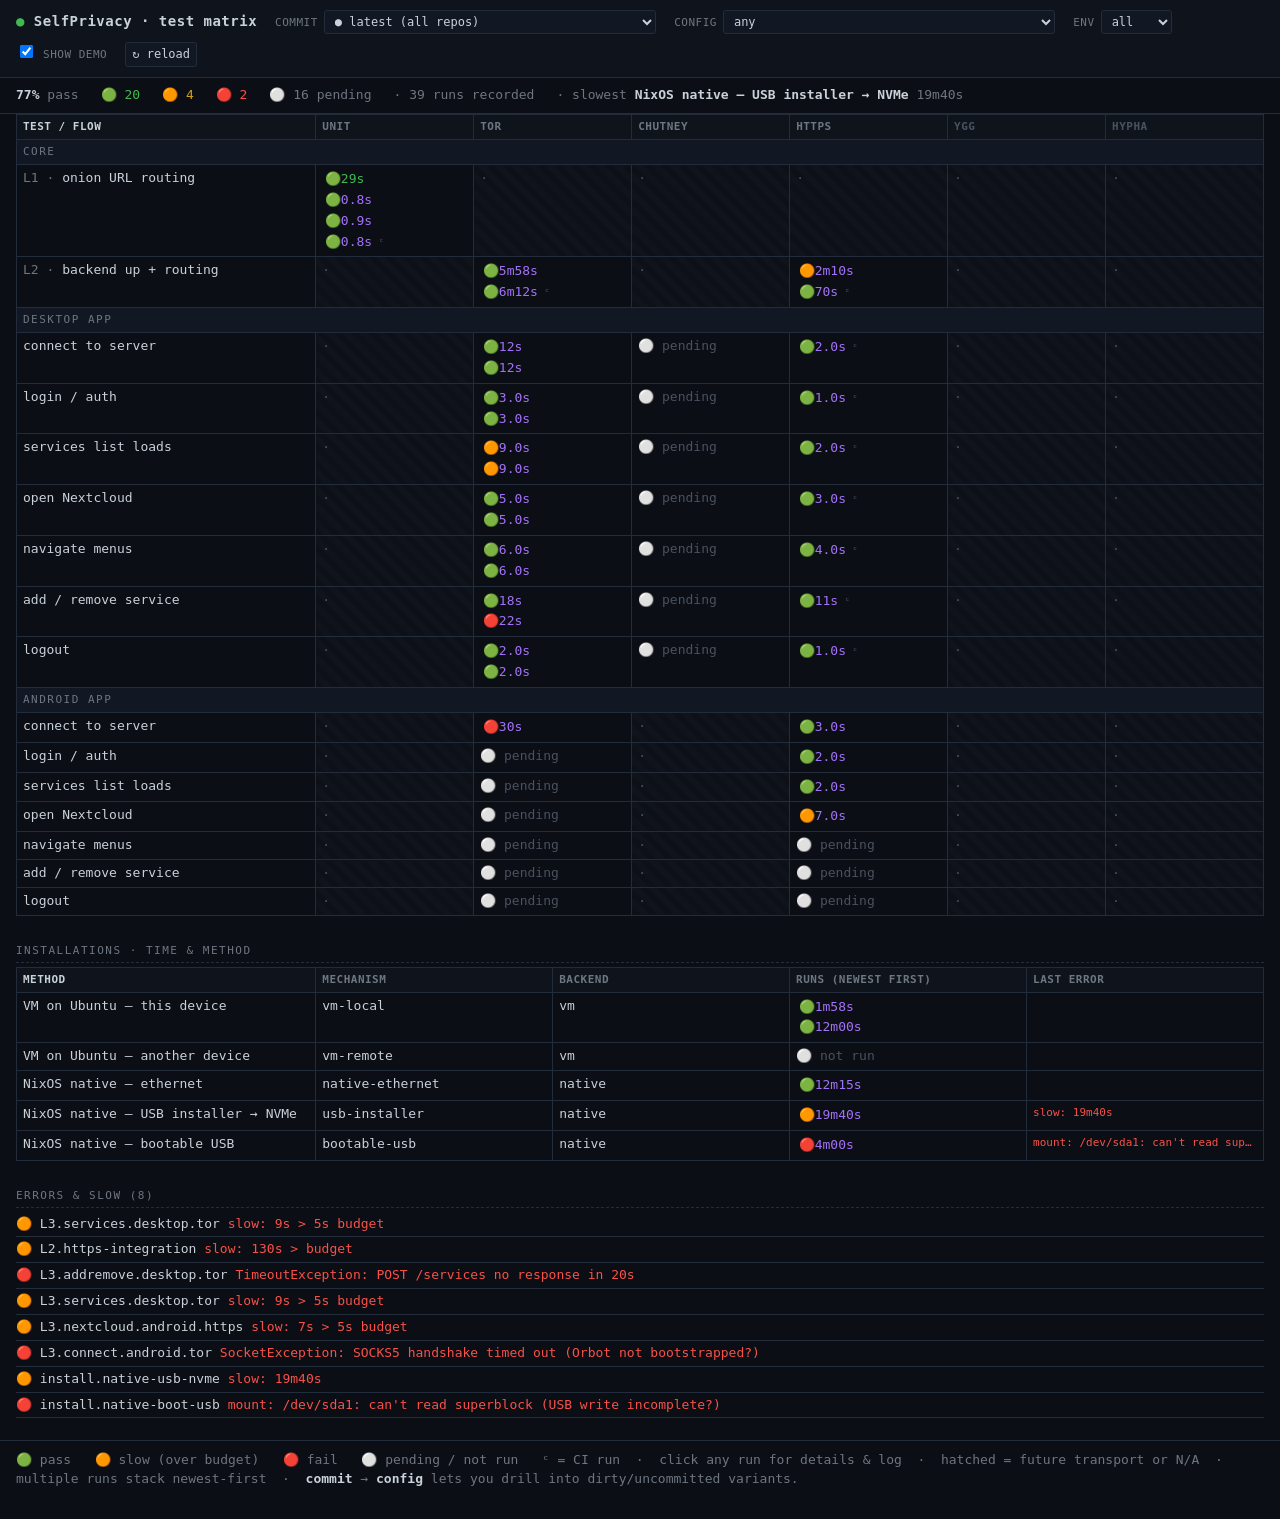
==== index.html @ 939f72c4 "feat: full-width CLI test-matrix dashboard + dash orchestrator Scenario Matrix (option A) showing wh" ====
<!doctype html>
<html lang="en">
<head>
  <meta charset="utf-8">
  <meta name="viewport" content="width=device-width, initial-scale=1">
  <title>SelfPrivacy — dev dashboard</title>
  <link rel="stylesheet" href="style.css">
</head>
<body>
  <div class="bar">
    <h1><span class="dot">●</span> SelfPrivacy&nbsp;·&nbsp;test&nbsp;matrix</h1>
    <span class="ctl"><label>commit</label><select id="f-commit"></select></span>
    <span class="ctl"><label>config</label><select id="f-config"></select></span>
    <span class="ctl"><label>env</label>
      <select id="f-env"><option value="all">all</option><option value="local">local</option><option value="ci">ci</option></select>
    </span>
    <span class="spacer"></span>
    <span class="ctl"><label><input type="checkbox" id="f-demo" checked> show demo</label></span>
    <button class="btn" id="reload">↻ reload</button>
  </div>

  <div class="summary" id="summary"></div>

  <section id="matrix"></section>
  <section id="installs"></section>

  <div id="detail"></div>

  <section id="errors"></section>

  <div class="legend" id="legend"></div>

  <script src="app.js"></script>
</body>
</html>
---- style.css ----
:root {
  --bg: #0b0e14; --panel: #0f141c; --panel2: #111823; --border: #222c3a;
  --fg: #c9d1d9; --dim: #6e7681; --dim2: #495260;
  --green: #3fb950; --amber: #d6a015; --red: #f85149; --blue: #58a6ff; --violet: #a371f7;
}
* { box-sizing: border-box; }
html, body { margin: 0; padding: 0; background: var(--bg); color: var(--fg); }
body {
  font-family: ui-monospace, SFMono-Regular, Menlo, Consolas, "DejaVu Sans Mono", monospace;
  font-size: 13px; line-height: 1.45; width: 100%;
}
a { color: var(--blue); text-decoration: none; }
a:hover { text-decoration: underline; }

.bar {
  position: sticky; top: 0; z-index: 5; width: 100%;
  display: flex; flex-wrap: wrap; align-items: baseline; gap: 8px 18px;
  padding: 10px 16px; background: var(--panel); border-bottom: 1px solid var(--border);
}
.bar h1 { font-size: 14px; margin: 0; font-weight: 700; letter-spacing: .5px; color: var(--fg); }
.bar h1 .dot { color: var(--green); }
.ctl { display: inline-flex; align-items: baseline; gap: 6px; color: var(--dim); }
.ctl label { color: var(--dim); text-transform: uppercase; font-size: 11px; letter-spacing: .5px; }
select, .btn {
  background: var(--panel2); color: var(--fg); border: 1px solid var(--border);
  font: inherit; font-size: 12px; padding: 3px 6px; border-radius: 3px; max-width: 46ch;
}
.btn { cursor: pointer; }
.btn:hover { border-color: var(--dim); }
.spacer { flex: 1 1 auto; }

.demoflag { color: var(--violet); }
.summary {
  width: 100%; padding: 8px 16px; border-bottom: 1px solid var(--border);
  display: flex; flex-wrap: wrap; gap: 6px 22px; color: var(--dim); background: var(--bg);
}
.summary b { color: var(--fg); }
.k-pass { color: var(--green); } .k-slow { color: var(--amber); }
.k-fail { color: var(--red); } .k-skip { color: var(--dim); }

section { width: 100%; padding: 0 16px 8px; }
.grouphead {
  margin: 16px 0 4px; padding: 3px 0; color: var(--dim);
  font-size: 11px; letter-spacing: 1.5px; text-transform: uppercase; border-bottom: 1px dashed var(--border);
}
table { width: 100%; border-collapse: collapse; table-layout: fixed; }
th, td { border: 1px solid var(--border); padding: 4px 6px; vertical-align: top; text-align: left; }
thead th {
  position: sticky; top: 41px; background: var(--panel); z-index: 3;
  font-size: 11px; letter-spacing: .5px; color: var(--dim); text-transform: uppercase; font-weight: 600;
}
th.rowname, td.rowname { width: 24%; color: var(--fg); }
td.rowname .lvl { color: var(--dim); }
th.future { color: var(--dim2); }
tbody { }
tr.group td { background: var(--panel2); color: var(--dim); border-color: var(--border);
  font-size: 11px; letter-spacing: 1.5px; text-transform: uppercase; }

.cell { min-height: 20px; }
.cell.future, .cell.na { background: repeating-linear-gradient(45deg,#0d1017,#0d1017 6px,#0f141c 6px,#0f141c 12px); }
.run {
  display: block; cursor: pointer; padding: 1px 3px; border-radius: 3px;
  white-space: nowrap; overflow: hidden; text-overflow: ellipsis;
}
.run:hover { background: #182130; }
.run .g { display: inline-block; width: 1.2em; }
.run .d { color: var(--fg); }
.run .env { color: var(--dim2); font-size: 10px; }
.run.demo .d { color: var(--violet); }
.st-pass .d { color: var(--green); } .st-slow .d { color: var(--amber); }
.st-fail .d { color: var(--red); } .st-skip .d { color: var(--dim); }
.pending, .na-txt { color: var(--dim2); }
.err1 { color: var(--red); display:block; white-space: nowrap; overflow:hidden; text-overflow:ellipsis; font-size:11px; }

/* Detail panel — full width, below the matrix (never a side pane) */
#detail {
  width: 100%; margin: 8px 0; padding: 10px 12px; background: var(--panel2);
  border: 1px solid var(--border); border-left: 3px solid var(--blue); display: none;
}
#detail.show { display: block; }
#detail h3 { margin: 0 0 6px; font-size: 13px; }
#detail table { table-layout: auto; }
#detail td { border: none; padding: 1px 12px 1px 0; }
#detail .lbl { color: var(--dim); width: 12ch; }
#detail .errbox { white-space: pre-wrap; color: var(--red); margin-top: 6px; }
#detail .close { float: right; }

#errors .err { padding: 3px 0; border-bottom: 1px solid var(--border); }
#errors .err .who { color: var(--fg); }
#errors .err .msg { color: var(--red); }
.empty { color: var(--dim); padding: 30px 16px; }
.legend { color: var(--dim); padding: 10px 16px 30px; border-top: 1px solid var(--border); margin-top: 14px; }
.legend b { color: var(--fg); }
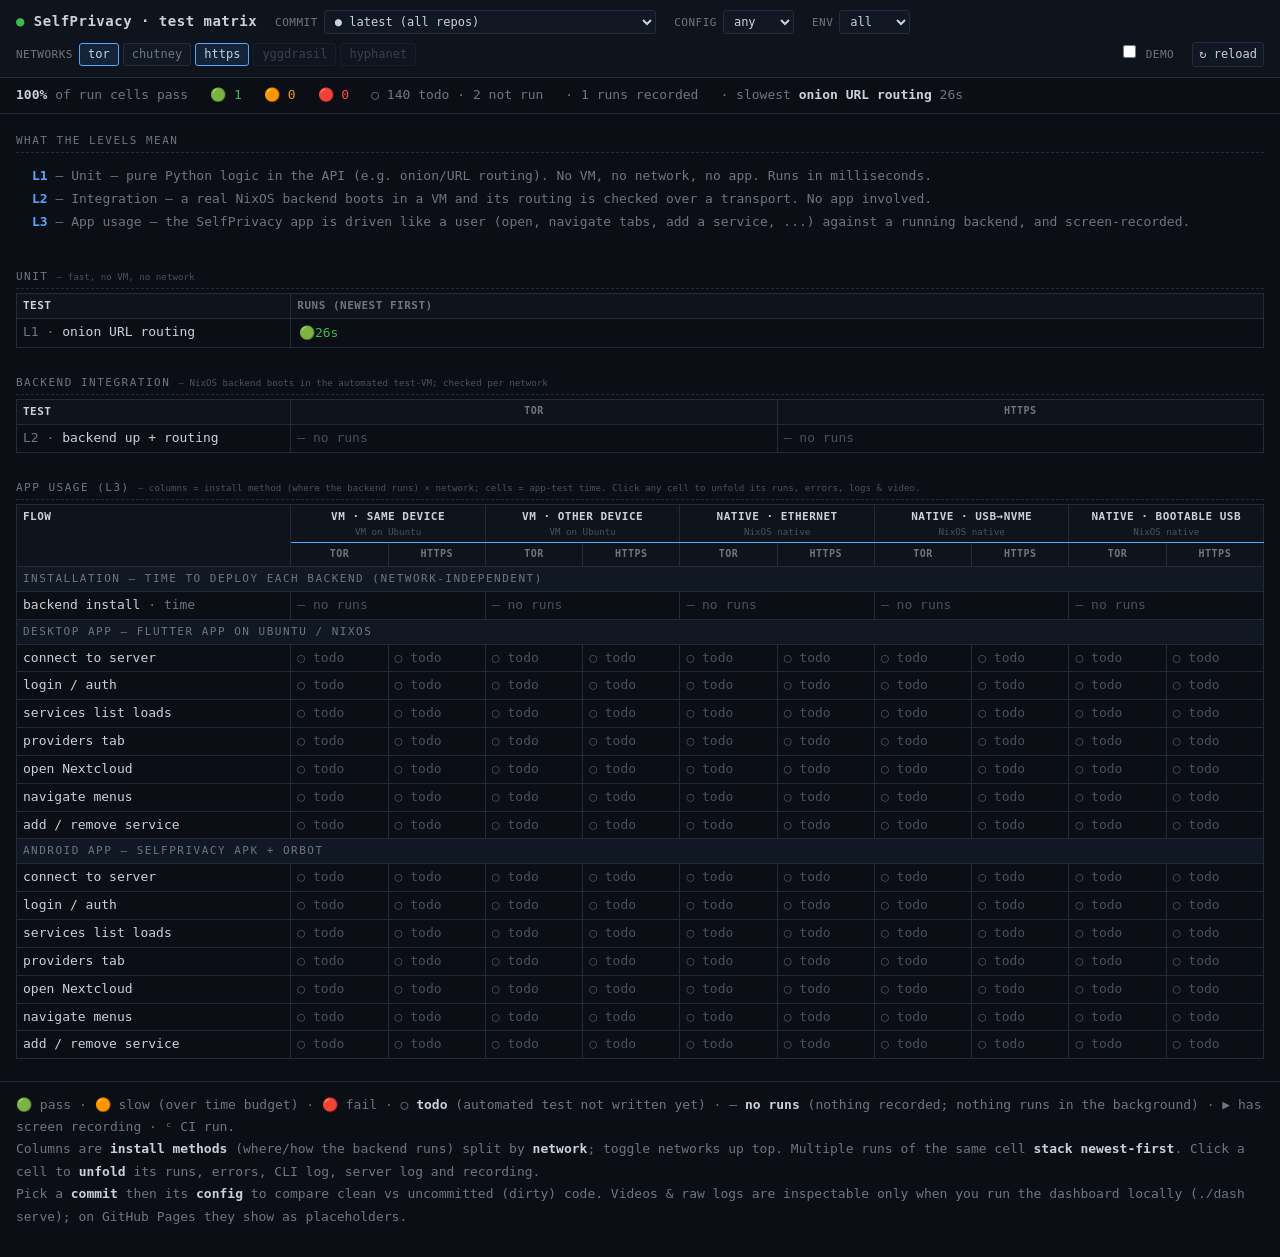
==== commit 65795e54: "feat: 3-axis matrix, per-cell unfold, recordings; address Additional requirements - Columns are now " ====
--- a/index.html
+++ b/index.html
@@ -14,19 +14,19 @@
     <span class="ctl"><label>env</label>
       <select id="f-env"><option value="all">all</option><option value="local">local</option><option value="ci">ci</option></select>
     </span>
+    <span class="ctl"><label>networks</label><span id="nettabs"></span></span>
     <span class="spacer"></span>
-    <span class="ctl"><label><input type="checkbox" id="f-demo" checked> show demo</label></span>
+    <span class="ctl"><label><input type="checkbox" id="f-demo"> demo</label></span>
     <button class="btn" id="reload">↻ reload</button>
   </div>
 
+  <div id="demobanner" class="demobanner">DEMO DATA — illustrative, not real runs. Untick “demo” for the real board.</div>
   <div class="summary" id="summary"></div>
 
-  <section id="matrix"></section>
-  <section id="installs"></section>
-
-  <div id="detail"></div>
-
-  <section id="errors"></section>
+  <section id="levels"></section>
+  <section id="unit"></section>
+  <section id="l2"></section>
+  <section id="appmatrix"></section>
 
   <div class="legend" id="legend"></div>
 
--- a/style.css
+++ b/style.css
@@ -13,11 +13,11 @@
 a:hover { text-decoration: underline; }
 
 .bar {
-  position: sticky; top: 0; z-index: 5; width: 100%;
+  position: sticky; top: 0; z-index: 6; width: 100%;
   display: flex; flex-wrap: wrap; align-items: baseline; gap: 8px 18px;
   padding: 10px 16px; background: var(--panel); border-bottom: 1px solid var(--border);
 }
-.bar h1 { font-size: 14px; margin: 0; font-weight: 700; letter-spacing: .5px; color: var(--fg); }
+.bar h1 { font-size: 14px; margin: 0; font-weight: 700; letter-spacing: .5px; }
 .bar h1 .dot { color: var(--green); }
 .ctl { display: inline-flex; align-items: baseline; gap: 6px; color: var(--dim); }
 .ctl label { color: var(--dim); text-transform: uppercase; font-size: 11px; letter-spacing: .5px; }
@@ -29,65 +29,74 @@
 .btn:hover { border-color: var(--dim); }
 .spacer { flex: 1 1 auto; }
 
-.demoflag { color: var(--violet); }
-.summary {
-  width: 100%; padding: 8px 16px; border-bottom: 1px solid var(--border);
-  display: flex; flex-wrap: wrap; gap: 6px 22px; color: var(--dim); background: var(--bg);
+#nettabs { display: inline-flex; gap: 4px; }
+.nettab {
+  cursor: pointer; border: 1px solid var(--border); background: var(--panel2); color: var(--dim);
+  padding: 2px 8px; border-radius: 3px; font-size: 12px; user-select: none;
 }
+.nettab.on { color: var(--fg); border-color: var(--blue); background: #13233a; }
+.nettab.future { opacity: .45; cursor: not-allowed; }
+
+.demobanner { display: none; width: 100%; padding: 6px 16px; background: #241a33;
+  color: var(--violet); border-bottom: 1px solid var(--violet); font-weight: 600; letter-spacing: .3px; }
+.demobanner.show { display: block; }
+
+.summary { width: 100%; padding: 8px 16px; border-bottom: 1px solid var(--border);
+  display: flex; flex-wrap: wrap; gap: 6px 22px; color: var(--dim); background: var(--bg); }
 .summary b { color: var(--fg); }
 .k-pass { color: var(--green); } .k-slow { color: var(--amber); }
 .k-fail { color: var(--red); } .k-skip { color: var(--dim); }
 
-section { width: 100%; padding: 0 16px 8px; }
-.grouphead {
-  margin: 16px 0 4px; padding: 3px 0; color: var(--dim);
-  font-size: 11px; letter-spacing: 1.5px; text-transform: uppercase; border-bottom: 1px dashed var(--border);
-}
-table { width: 100%; border-collapse: collapse; table-layout: fixed; }
-th, td { border: 1px solid var(--border); padding: 4px 6px; vertical-align: top; text-align: left; }
-thead th {
-  position: sticky; top: 41px; background: var(--panel); z-index: 3;
-  font-size: 11px; letter-spacing: .5px; color: var(--dim); text-transform: uppercase; font-weight: 600;
-}
-th.rowname, td.rowname { width: 24%; color: var(--fg); }
+section { width: 100%; padding: 0 16px 8px; overflow-x: auto; }
+.grouphead { margin: 16px 0 4px; padding: 3px 0; color: var(--dim);
+  font-size: 11px; letter-spacing: 1.5px; text-transform: uppercase; border-bottom: 1px dashed var(--border); }
+.grouphead small { color: var(--dim2); text-transform: none; letter-spacing: 0; }
+
+.levels { display: flex; flex-wrap: wrap; gap: 4px 26px; padding: 10px 16px; color: var(--dim); }
+.levels .lv { }
+.levels .lv b { color: var(--blue); }
+
+table { width: 100%; border-collapse: collapse; table-layout: fixed; min-width: 720px; }
+th, td { border: 1px solid var(--border); padding: 4px 6px; vertical-align: top; text-align: left; word-break: break-word; }
+thead th { background: var(--panel); font-size: 11px; letter-spacing: .5px; color: var(--dim);
+  text-transform: uppercase; font-weight: 600; }
+th.rowname, td.rowname { width: 22%; min-width: 15ch; color: var(--fg); }
 td.rowname .lvl { color: var(--dim); }
-th.future { color: var(--dim2); }
-tbody { }
-tr.group td { background: var(--panel2); color: var(--dim); border-color: var(--border);
+td.rowname[title], th[title] { cursor: help; }
+th.method { text-align: center; color: var(--fg); border-bottom-color: var(--blue); }
+th.method small { display:block; color: var(--dim2); font-weight: 400; text-transform: none; letter-spacing: 0; }
+th.net { text-align: center; font-size: 10px; }
+th.future, td.future { color: var(--dim2); }
+tr.group td { background: var(--panel2); color: var(--dim);
   font-size: 11px; letter-spacing: 1.5px; text-transform: uppercase; }
 
-.cell { min-height: 20px; }
-.cell.future, .cell.na { background: repeating-linear-gradient(45deg,#0d1017,#0d1017 6px,#0f141c 6px,#0f141c 12px); }
-.run {
-  display: block; cursor: pointer; padding: 1px 3px; border-radius: 3px;
-  white-space: nowrap; overflow: hidden; text-overflow: ellipsis;
-}
-.run:hover { background: #182130; }
+.cell { min-height: 20px; cursor: pointer; }
+.cell.na { background: repeating-linear-gradient(45deg,#0d1017,#0d1017 6px,#0f141c 6px,#0f141c 12px); cursor: default; }
+.cell.open { outline: 1px solid var(--blue); }
+.run { display: block; padding: 1px 2px; white-space: nowrap; overflow: hidden; text-overflow: ellipsis; }
 .run .g { display: inline-block; width: 1.2em; }
-.run .d { color: var(--fg); }
 .run .env { color: var(--dim2); font-size: 10px; }
-.run.demo .d { color: var(--violet); }
 .st-pass .d { color: var(--green); } .st-slow .d { color: var(--amber); }
 .st-fail .d { color: var(--red); } .st-skip .d { color: var(--dim); }
-.pending, .na-txt { color: var(--dim2); }
-.err1 { color: var(--red); display:block; white-space: nowrap; overflow:hidden; text-overflow:ellipsis; font-size:11px; }
+.run.demo .d { color: var(--violet); }
+.vidmark { color: var(--blue); }
+.todo { color: var(--dim2); } .norun { color: var(--dim2); }
 
-/* Detail panel — full width, below the matrix (never a side pane) */
-#detail {
-  width: 100%; margin: 8px 0; padding: 10px 12px; background: var(--panel2);
-  border: 1px solid var(--border); border-left: 3px solid var(--blue); display: none;
-}
-#detail.show { display: block; }
-#detail h3 { margin: 0 0 6px; font-size: 13px; }
-#detail table { table-layout: auto; }
-#detail td { border: none; padding: 1px 12px 1px 0; }
-#detail .lbl { color: var(--dim); width: 12ch; }
-#detail .errbox { white-space: pre-wrap; color: var(--red); margin-top: 6px; }
-#detail .close { float: right; }
+/* full-width unfold row (never a side pane) */
+tr.details > td { background: #0c1119; border-top: none; }
+.detail { padding: 4px 2px; }
+.detail .runline { padding: 5px 0; border-bottom: 1px solid var(--border); }
+.detail .runline:last-child { border-bottom: none; }
+.detail .head { color: var(--fg); }
+.detail .meta { color: var(--dim); }
+.detail .err { color: var(--red); white-space: pre-wrap; margin: 3px 0; }
+.detail .arts { margin-top: 3px; }
+.detail .arts a { margin-right: 14px; }
+.detail .local { color: var(--dim2); margin-right: 14px; }
+.detail .video { display:inline-block; margin-top:4px; padding:2px 8px; border:1px dashed var(--blue);
+  color: var(--blue); border-radius:3px; }
+.detail .demoflag { color: var(--violet); }
 
-#errors .err { padding: 3px 0; border-bottom: 1px solid var(--border); }
-#errors .err .who { color: var(--fg); }
-#errors .err .msg { color: var(--red); }
-.empty { color: var(--dim); padding: 30px 16px; }
-.legend { color: var(--dim); padding: 10px 16px 30px; border-top: 1px solid var(--border); margin-top: 14px; }
+.empty { color: var(--dim); padding: 24px 16px; }
+.legend { color: var(--dim); padding: 12px 16px 30px; border-top: 1px solid var(--border); margin-top: 14px; line-height: 1.7; }
 .legend b { color: var(--fg); }
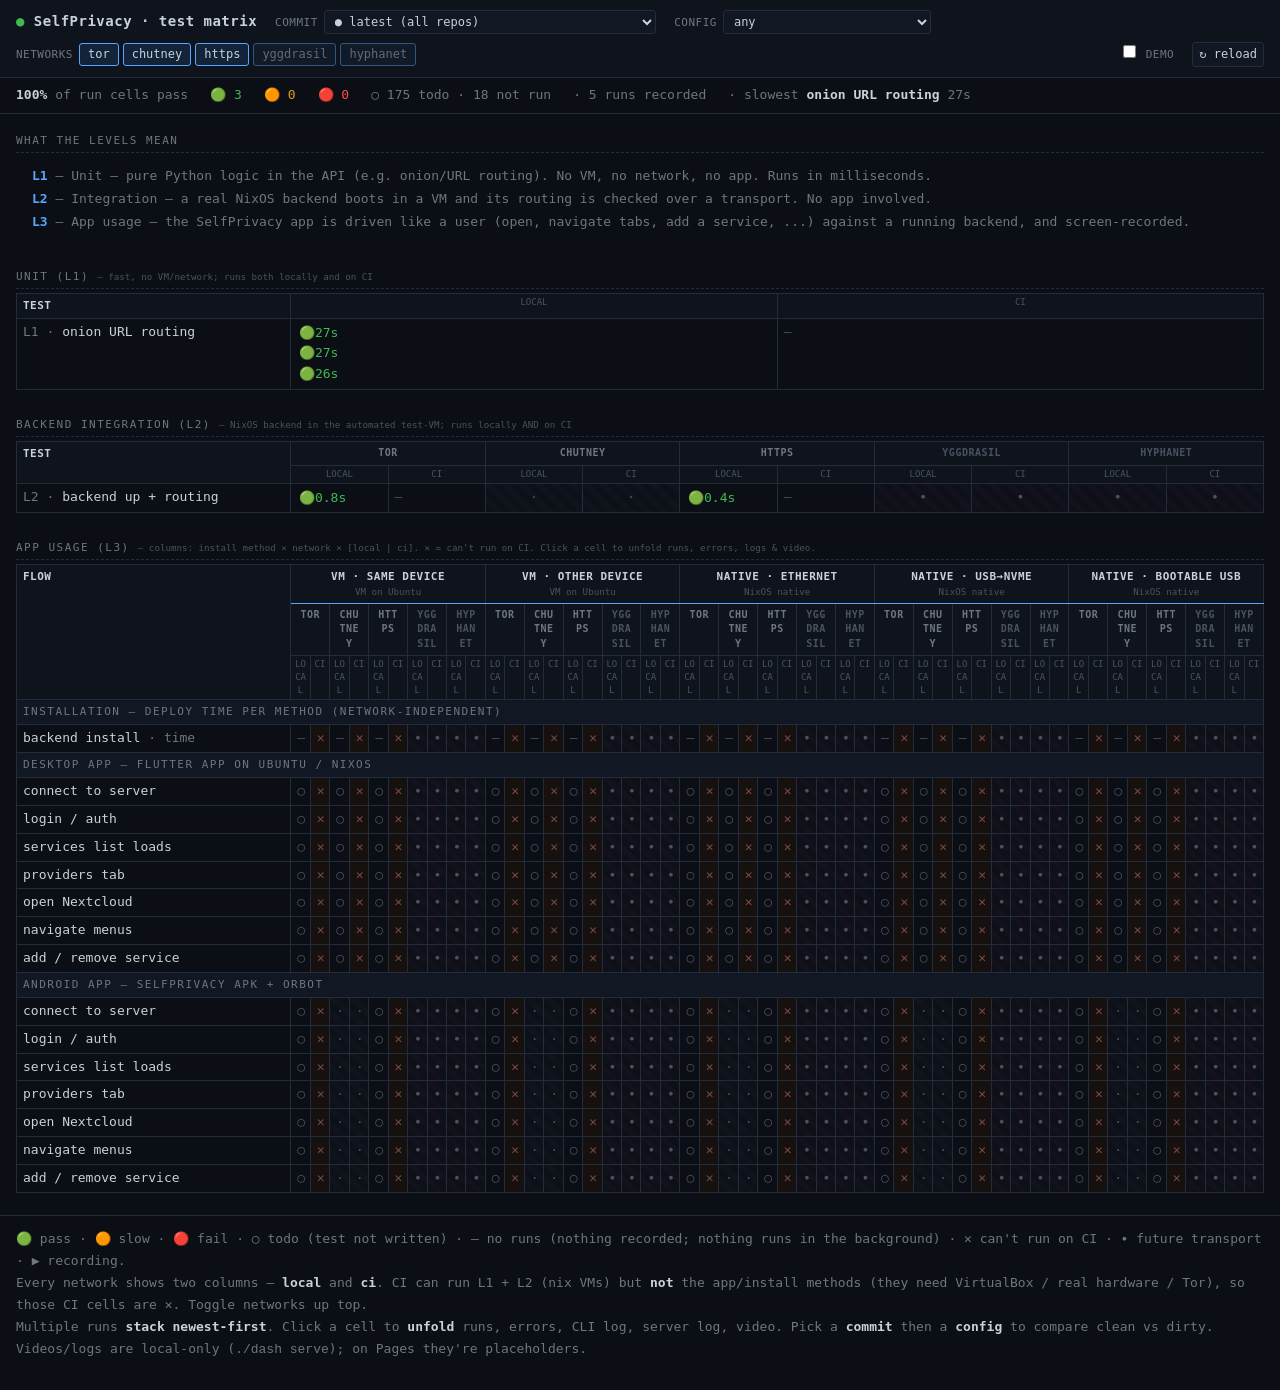
==== commit 7b944b4a: "feat: show all 5 networks × local|ci, mark CI-incapable cells; clearer dash here - Matrix now shows " ====
--- a/index.html
+++ b/index.html
@@ -11,9 +11,6 @@
     <h1><span class="dot">●</span> SelfPrivacy&nbsp;·&nbsp;test&nbsp;matrix</h1>
     <span class="ctl"><label>commit</label><select id="f-commit"></select></span>
     <span class="ctl"><label>config</label><select id="f-config"></select></span>
-    <span class="ctl"><label>env</label>
-      <select id="f-env"><option value="all">all</option><option value="local">local</option><option value="ci">ci</option></select>
-    </span>
     <span class="ctl"><label>networks</label><span id="nettabs"></span></span>
     <span class="spacer"></span>
     <span class="ctl"><label><input type="checkbox" id="f-demo"> demo</label></span>
--- a/style.css
+++ b/style.css
@@ -71,7 +71,10 @@
   font-size: 11px; letter-spacing: 1.5px; text-transform: uppercase; }
 
 .cell { min-height: 20px; cursor: pointer; }
-.cell.na { background: repeating-linear-gradient(45deg,#0d1017,#0d1017 6px,#0f141c 6px,#0f141c 12px); cursor: default; }
+.cell.na { background: repeating-linear-gradient(45deg,#0d1017,#0d1017 6px,#0f141c 6px,#0f141c 12px); cursor: default; color: var(--dim2); text-align:center; }
+.cell.future { background: repeating-linear-gradient(45deg,#0d1017,#0d1017 6px,#12111c 6px,#12111c 12px); cursor: default; color: var(--dim2); text-align:center; }
+.cell.cina { background: #16100f; color: #7a4a45; text-align:center; cursor: help; }
+th.env { text-align:center; font-size:9px; color: var(--dim2); font-weight:400; text-transform:uppercase; letter-spacing:0; padding:2px 3px; }
 .cell.open { outline: 1px solid var(--blue); }
 .run { display: block; padding: 1px 2px; white-space: nowrap; overflow: hidden; text-overflow: ellipsis; }
 .run .g { display: inline-block; width: 1.2em; }
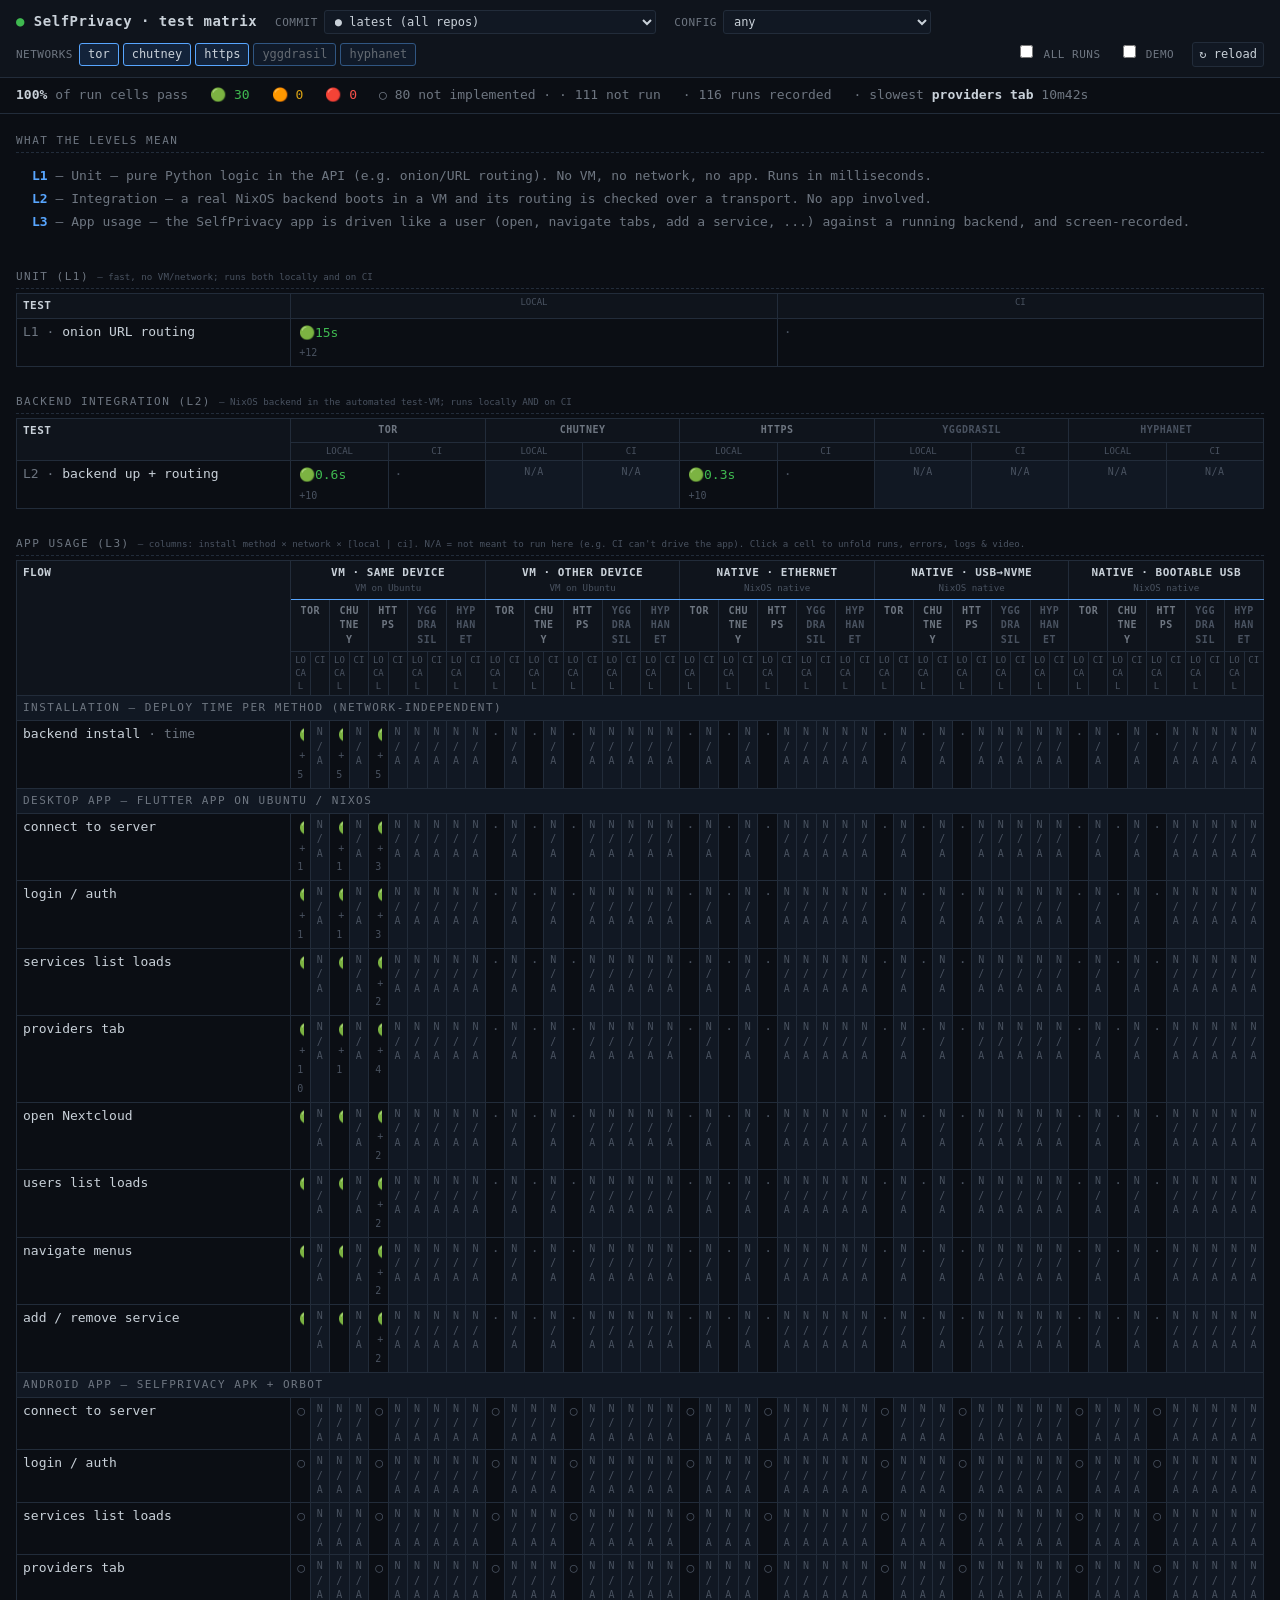
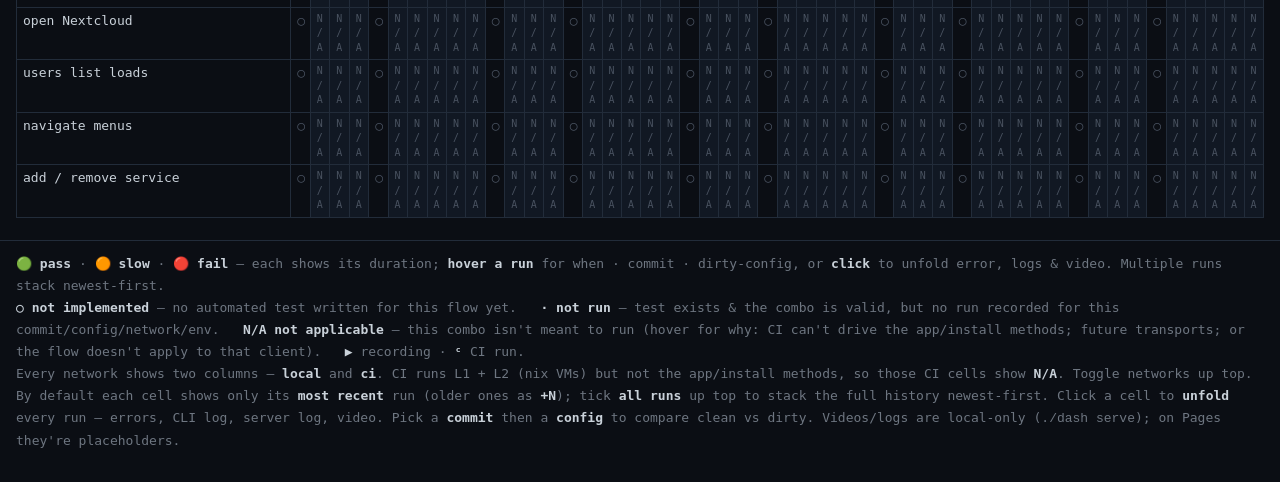
==== commit f7503019: "dashboard: collapse cells to latest run (toggle "all runs") + `dash rerecord` - Board readability: e" ====
--- a/index.html
+++ b/index.html
@@ -13,6 +13,7 @@
     <span class="ctl"><label>config</label><select id="f-config"></select></span>
     <span class="ctl"><label>networks</label><span id="nettabs"></span></span>
     <span class="spacer"></span>
+    <span class="ctl"><label title="off: show only each test's most recent run · on: stack every run (newest first)"><input type="checkbox" id="f-allruns"> all runs</label></span>
     <span class="ctl"><label><input type="checkbox" id="f-demo"> demo</label></span>
     <button class="btn" id="reload">↻ reload</button>
   </div>
--- a/style.css
+++ b/style.css
@@ -73,7 +73,10 @@
 .cell { min-height: 20px; cursor: pointer; }
 .cell.na { background: repeating-linear-gradient(45deg,#0d1017,#0d1017 6px,#0f141c 6px,#0f141c 12px); cursor: default; color: var(--dim2); text-align:center; }
 .cell.future { background: repeating-linear-gradient(45deg,#0d1017,#0d1017 6px,#12111c 6px,#12111c 12px); cursor: default; color: var(--dim2); text-align:center; }
-.cell.cina { background: #16100f; color: #7a4a45; text-align:center; cursor: help; }
+.cell.cina { background: var(--panel2); color: var(--dim2); text-align:center; cursor: help; font-size:10px; }
+/* "not applicable" — muted grey, deliberately NOT red so it never reads as a failed test */
+.cell.np { background: var(--panel2); color: var(--dim2); text-align: center; cursor: help; font-size: 10px; letter-spacing: 0.5px; }
+.ni { color: var(--dim2); }                                                            /* not implemented ○ */
 th.env { text-align:center; font-size:9px; color: var(--dim2); font-weight:400; text-transform:uppercase; letter-spacing:0; padding:2px 3px; }
 .cell.open { outline: 1px solid var(--blue); }
 .run { display: block; padding: 1px 2px; white-space: nowrap; overflow: hidden; text-overflow: ellipsis; }
@@ -83,6 +86,7 @@
 .st-fail .d { color: var(--red); } .st-skip .d { color: var(--dim); }
 .run.demo .d { color: var(--violet); }
 .vidmark { color: var(--blue); }
+.more { color: var(--dim2); font-size: 10px; padding: 0 2px; cursor: pointer; }
 .todo { color: var(--dim2); } .norun { color: var(--dim2); }
 
 /* full-width unfold row (never a side pane) */
@@ -93,12 +97,24 @@
 .detail .head { color: var(--fg); }
 .detail .meta { color: var(--dim); }
 .detail .err { color: var(--red); white-space: pre-wrap; margin: 3px 0; }
+.detail .prov { margin: 4px 0; padding: 3px 8px; border-left: 2px solid var(--blue);
+  background: #0e1522; border-radius: 2px; font-size: 12px; }
+.detail .prov .provhead { color: var(--blue); font-weight: 600; }
+.detail .prov .provbody { color: var(--dim); }
+.detail .prov code { color: var(--fg); background: #0a0e14; padding: 0 3px; border-radius: 2px; }
 .detail .arts { margin-top: 3px; }
 .detail .arts a { margin-right: 14px; }
 .detail .local { color: var(--dim2); margin-right: 14px; }
 .detail .video { display:inline-block; margin-top:4px; padding:2px 8px; border:1px dashed var(--blue);
   color: var(--blue); border-radius:3px; }
 .detail .demoflag { color: var(--violet); }
+.detail .shots { display:flex; flex-wrap:wrap; gap:8px; margin-top:6px; }
+.detail .shots .shot { display:flex; flex-direction:column; align-items:center; text-decoration:none;
+  color: var(--dim); font-size:11px; margin:0; }
+.detail .shots .shot img { width:150px; height:auto; border:1px solid var(--border); border-radius:3px;
+  background:#000; display:block; }
+.detail .shots .shot:hover img { border-color: var(--blue); }
+.detail .shots .shot span { margin-top:2px; }
 
 .empty { color: var(--dim); padding: 24px 16px; }
 .legend { color: var(--dim); padding: 12px 16px 30px; border-top: 1px solid var(--border); margin-top: 14px; line-height: 1.7; }
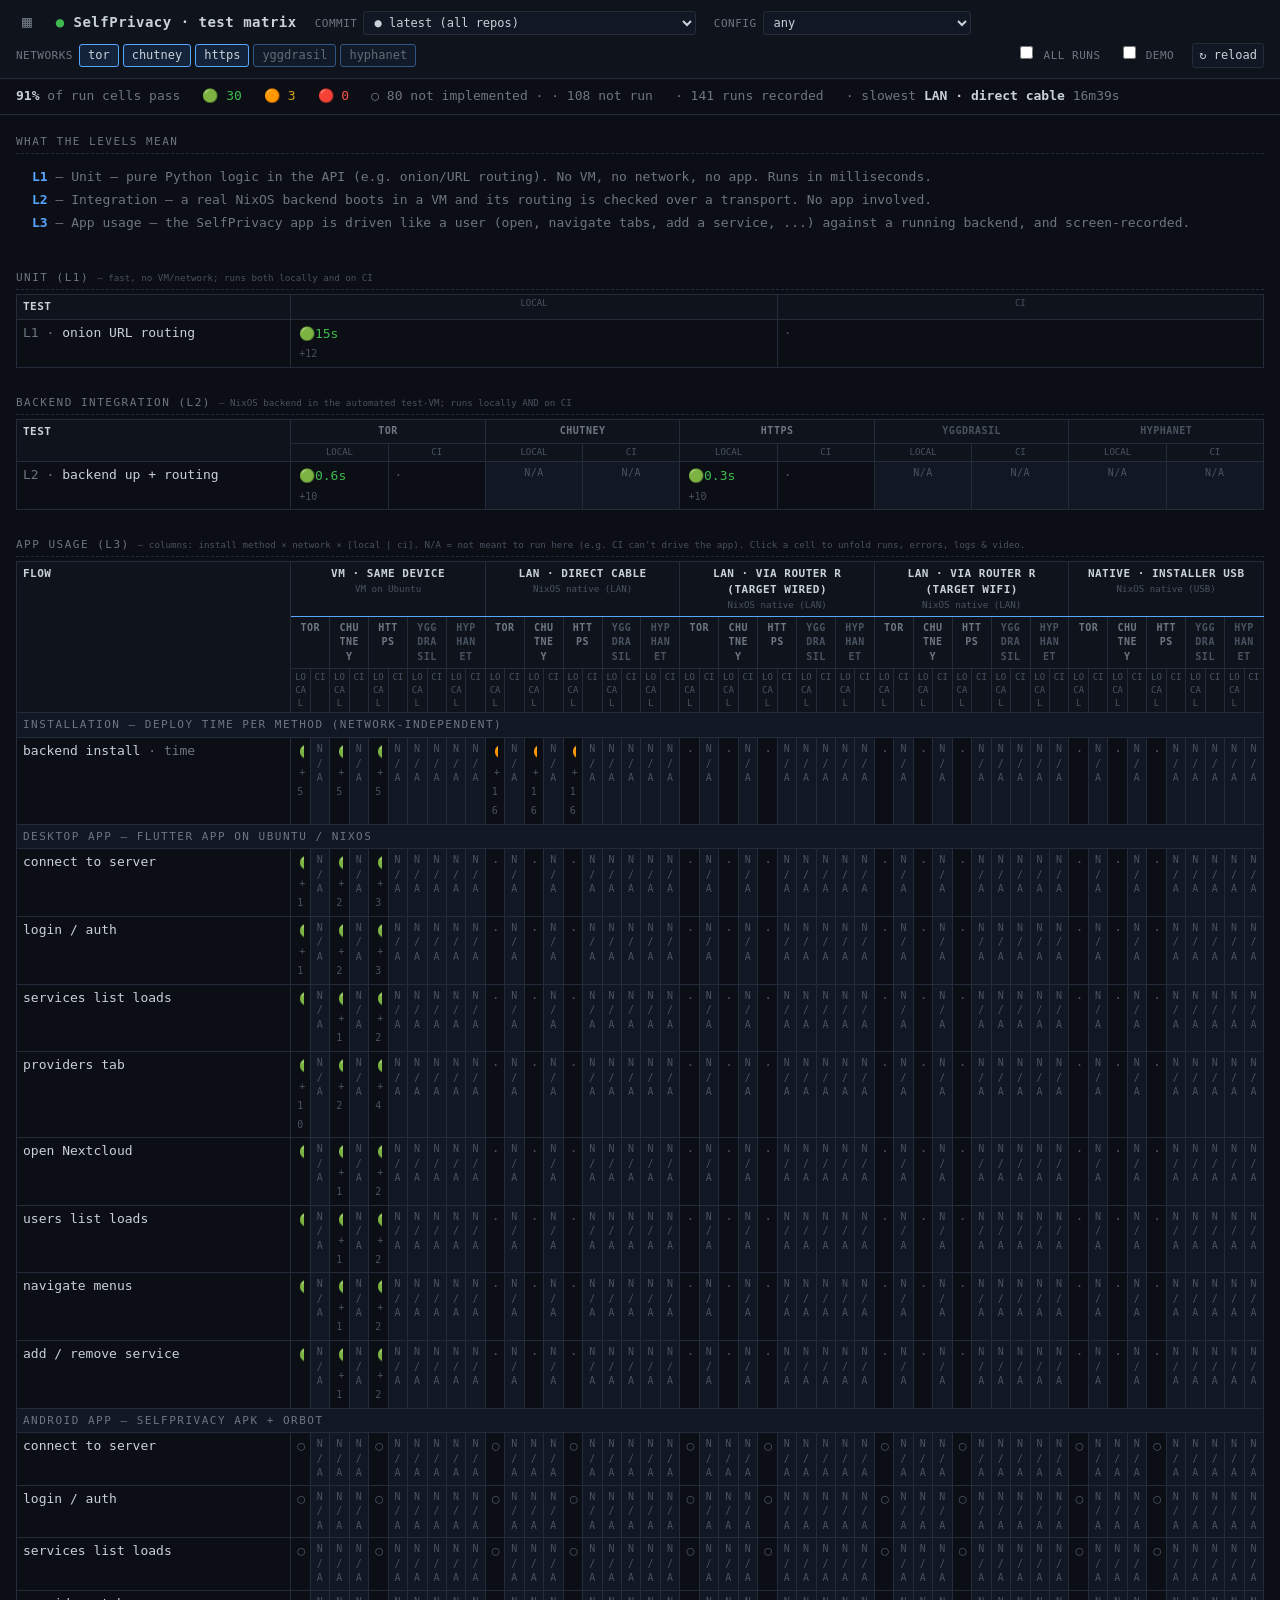
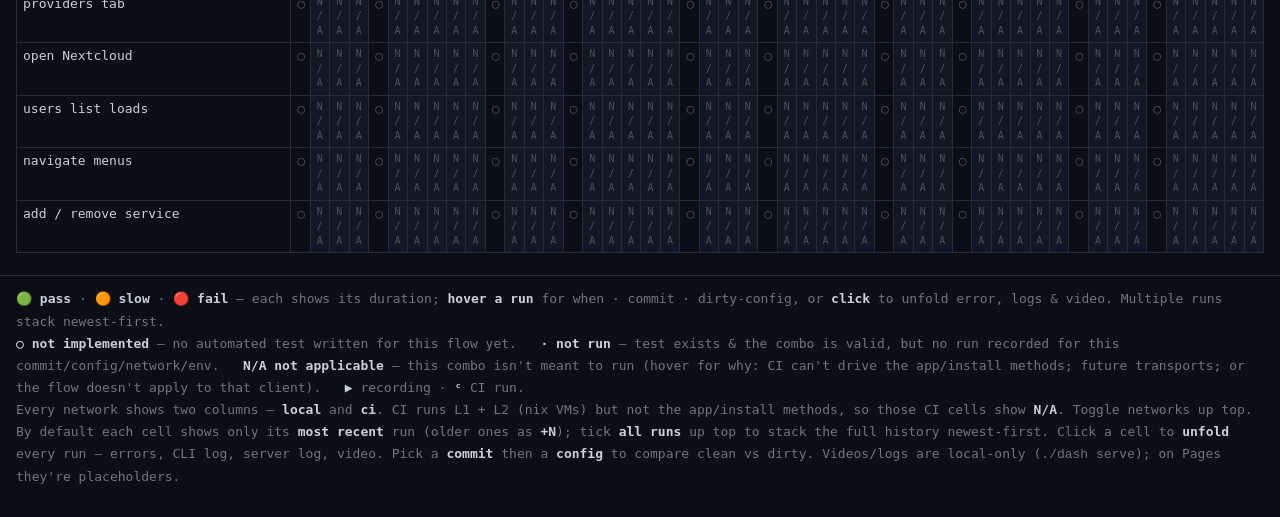
==== commit 302f8143: "flow: editable drill-down diagram page + Mario-style tunnels New flow.html/flow.js: zero-dependency " ====
--- a/index.html
+++ b/index.html
@@ -8,6 +8,7 @@
 </head>
 <body>
   <div class="bar">
+    <a class="navicon" href="flow.html" title="Flow diagrams (view &amp; edit)" style="font-size:16px;padding:0 6px;color:var(--dim);text-decoration:none;">▦</a>
     <h1><span class="dot">●</span> SelfPrivacy&nbsp;·&nbsp;test&nbsp;matrix</h1>
     <span class="ctl"><label>commit</label><select id="f-commit"></select></span>
     <span class="ctl"><label>config</label><select id="f-config"></select></span>
--- a/style.css
+++ b/style.css
@@ -119,3 +119,14 @@
 .empty { color: var(--dim); padding: 24px 16px; }
 .legend { color: var(--dim); padding: 12px 16px 30px; border-top: 1px solid var(--border); margin-top: 14px; line-height: 1.7; }
 .legend b { color: var(--fg); }
+
+/* how-to-run command block in the unfold panel */
+.runlabel { color: var(--dim); font-size: 11px; text-transform: uppercase; letter-spacing: .4px; margin: 8px 0 3px; }
+.runlabel code { color: var(--amber); text-transform: none; letter-spacing: 0; }
+.runcmd {
+  white-space: pre-wrap; word-break: break-word;
+  background: var(--bg); color: var(--fg); border: 1px solid var(--border); border-left: 3px solid var(--blue);
+  border-radius: 4px; padding: 8px 10px; margin: 0 0 8px;
+  font: 12px/1.5 ui-monospace, SFMono-Regular, Menlo, Consolas, monospace;
+  overflow-x: auto; user-select: all;
+}
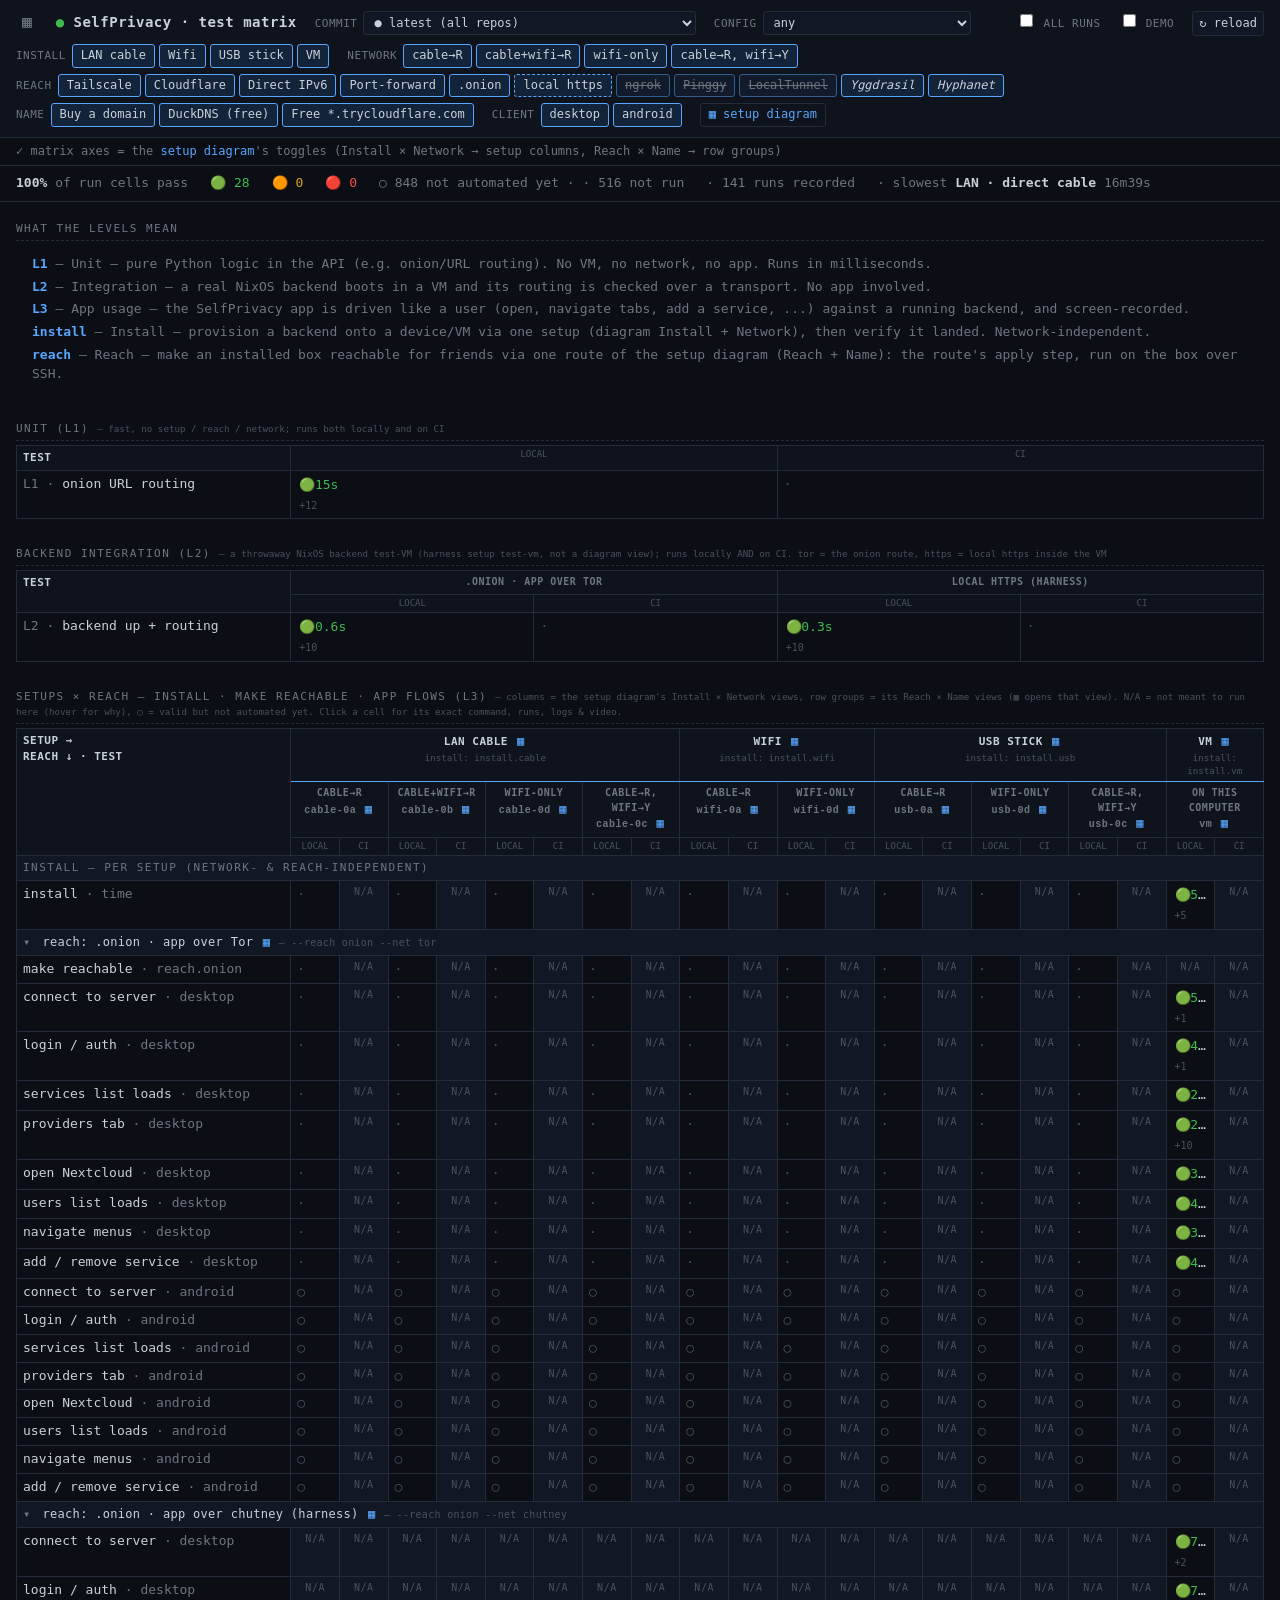
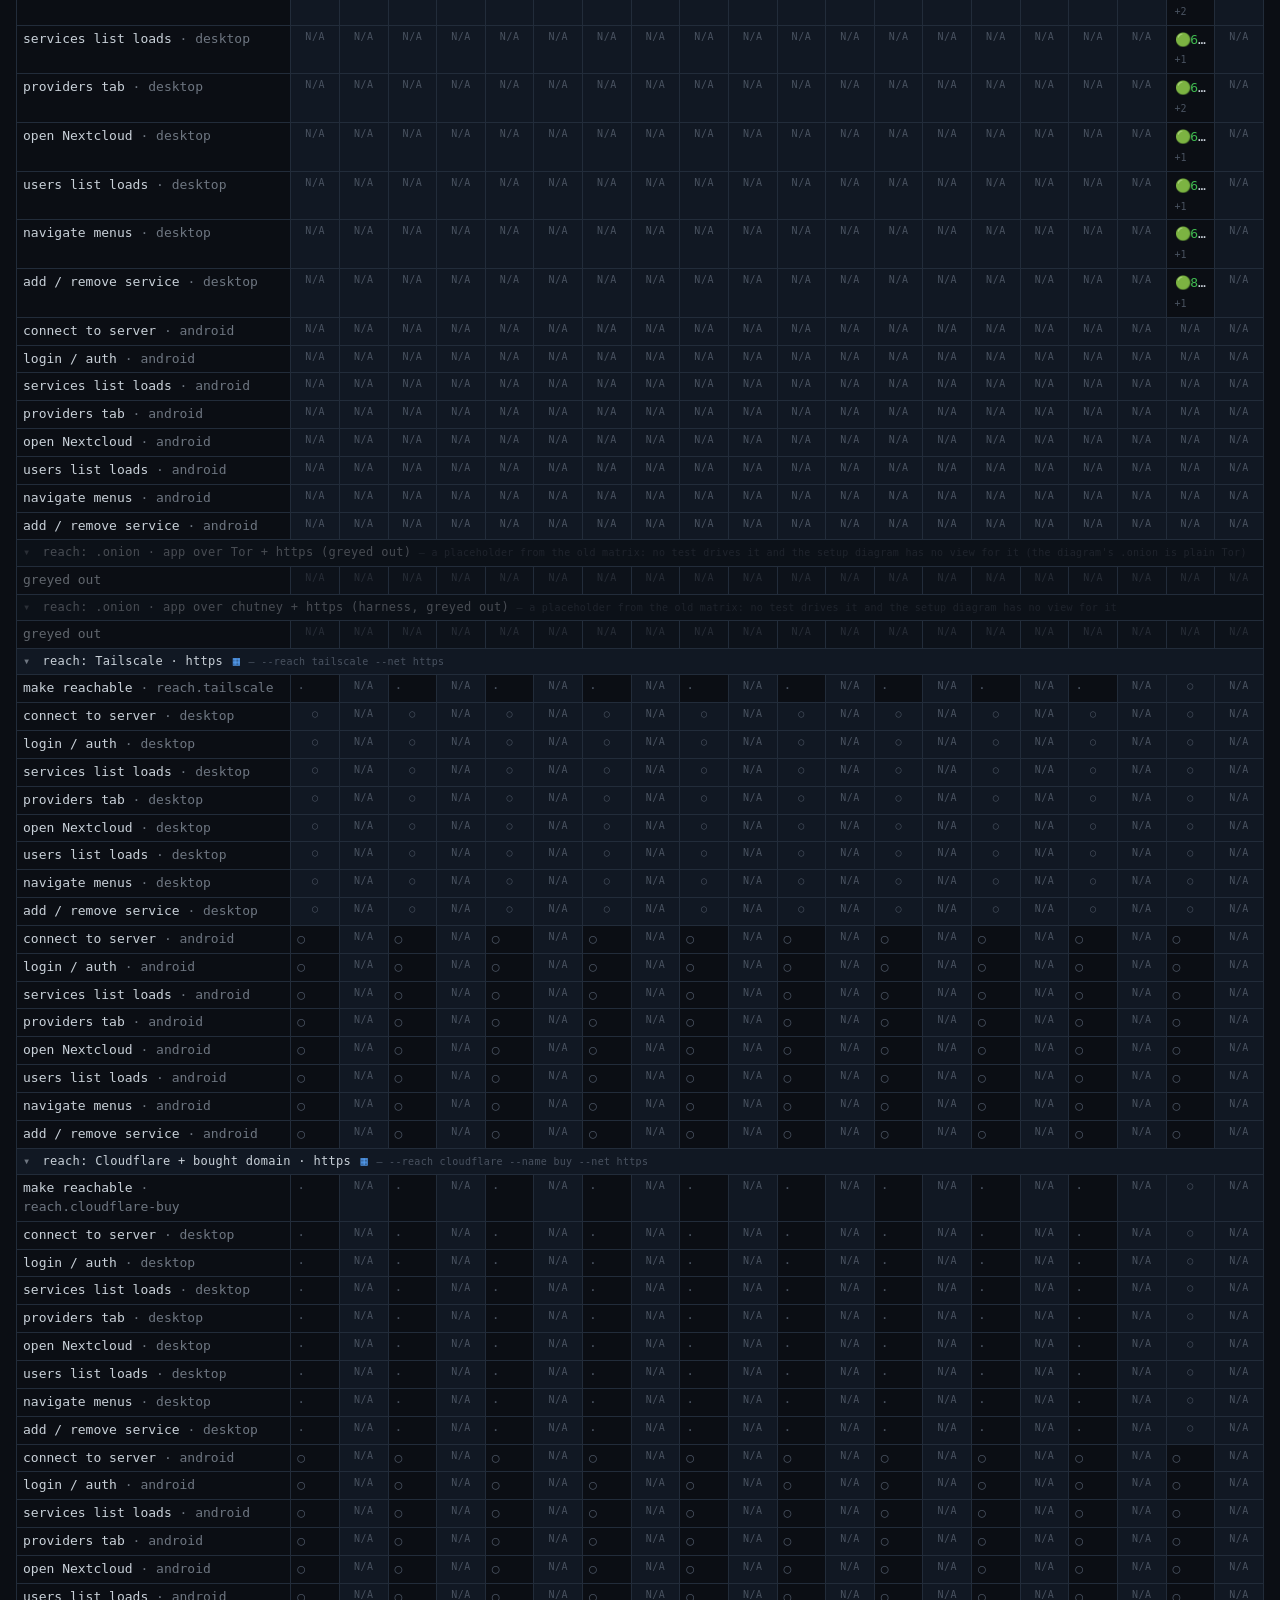
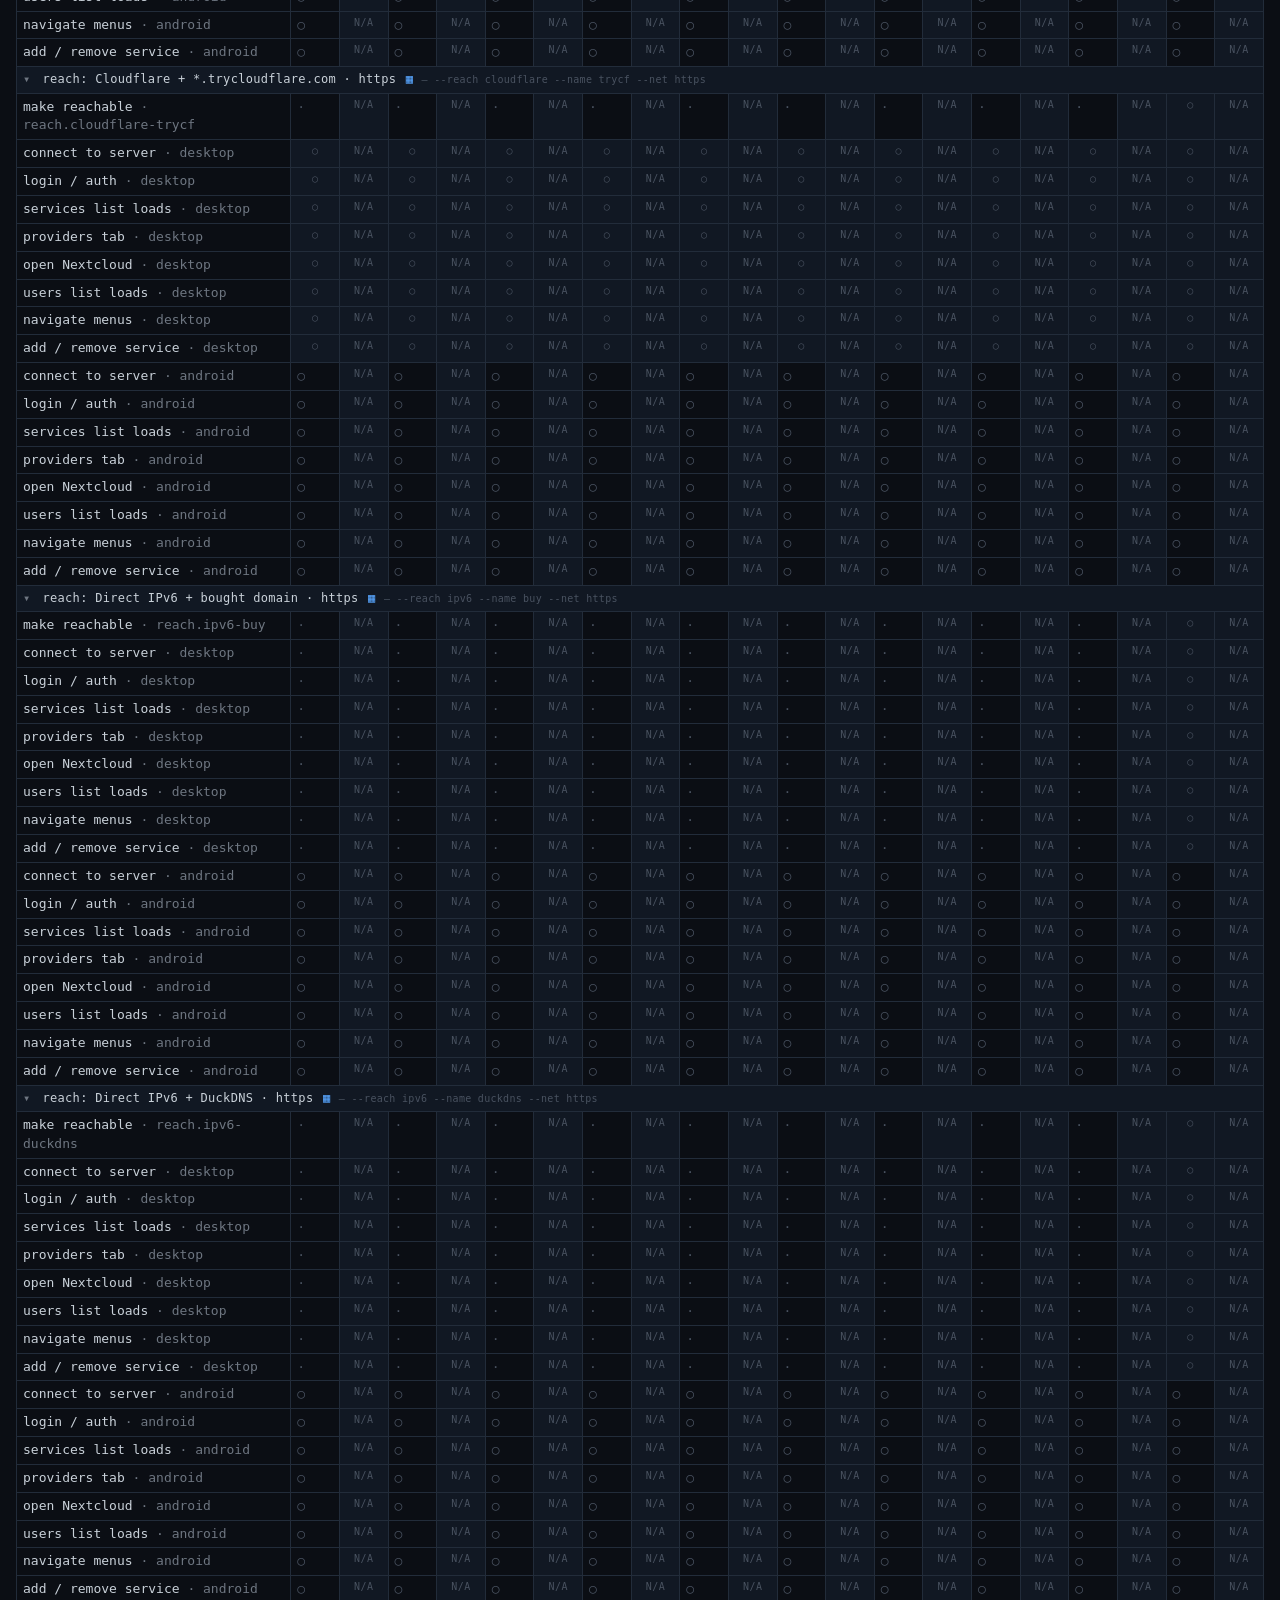
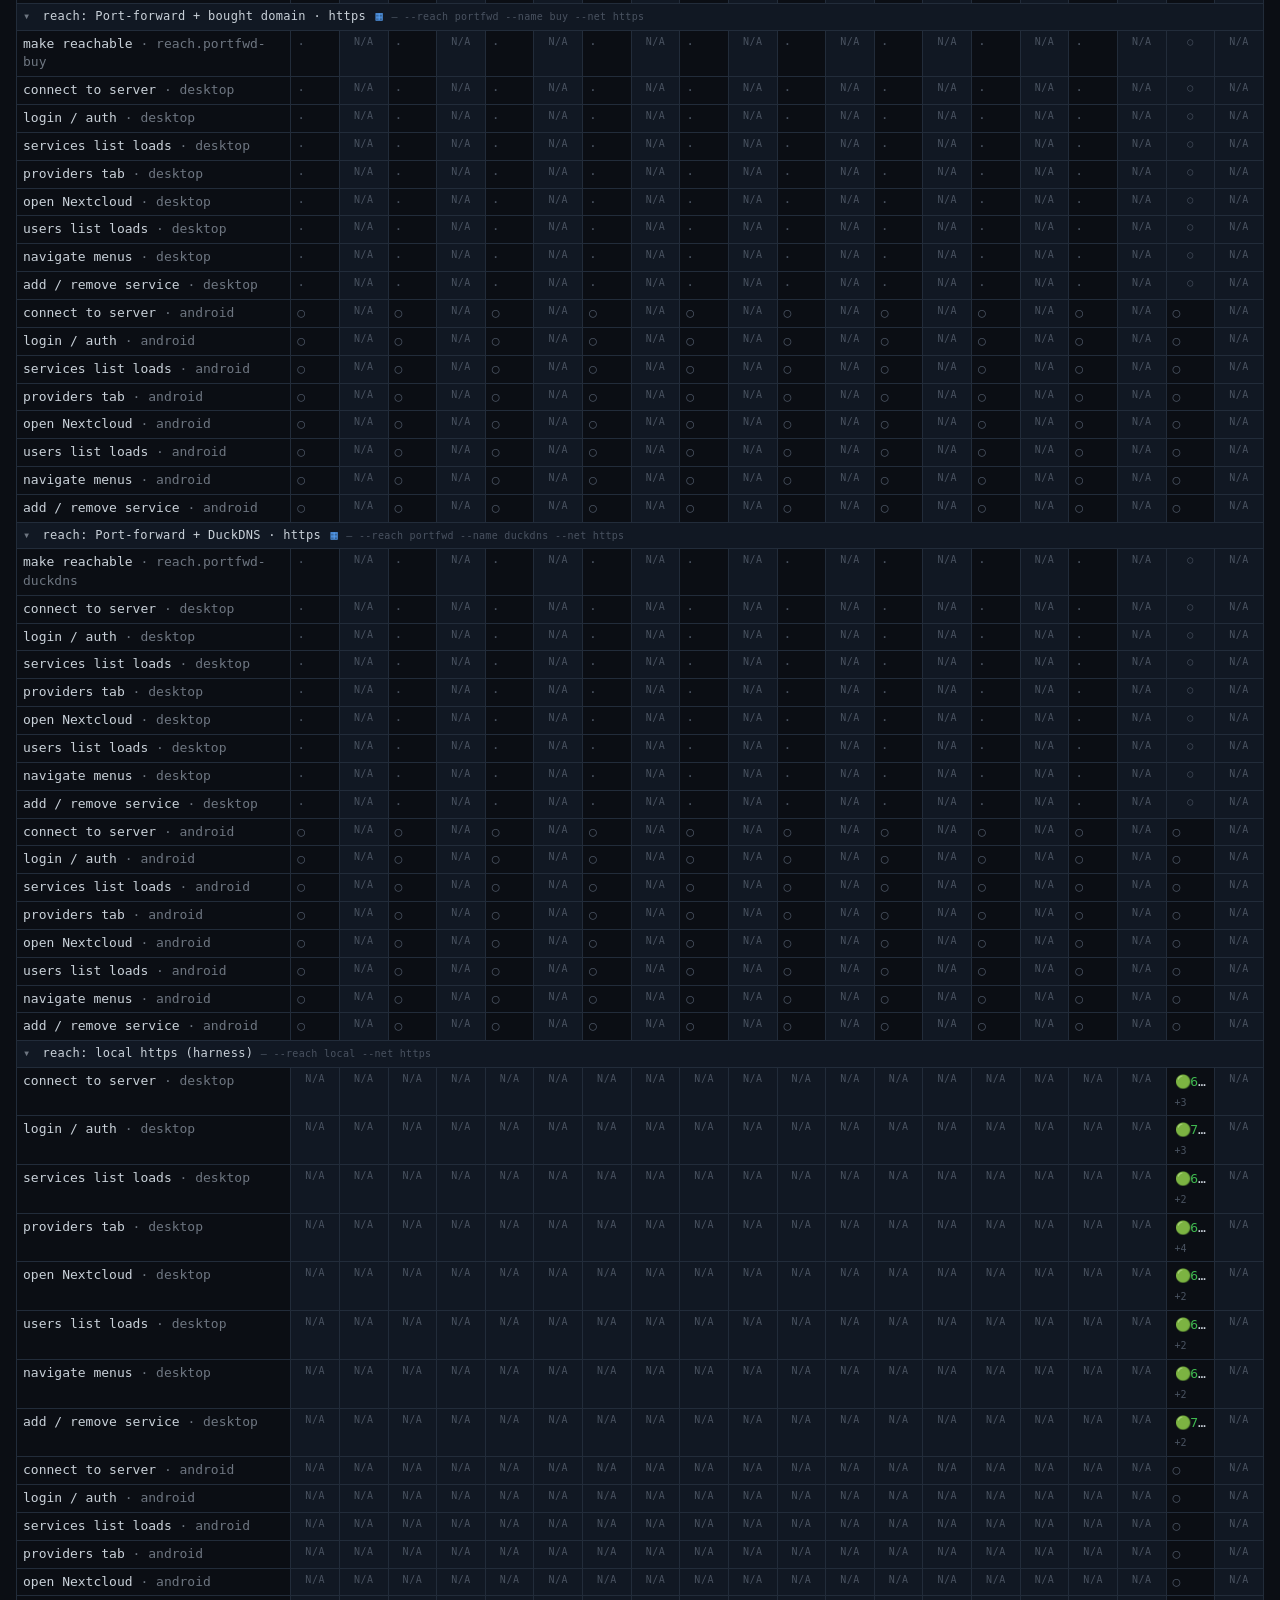
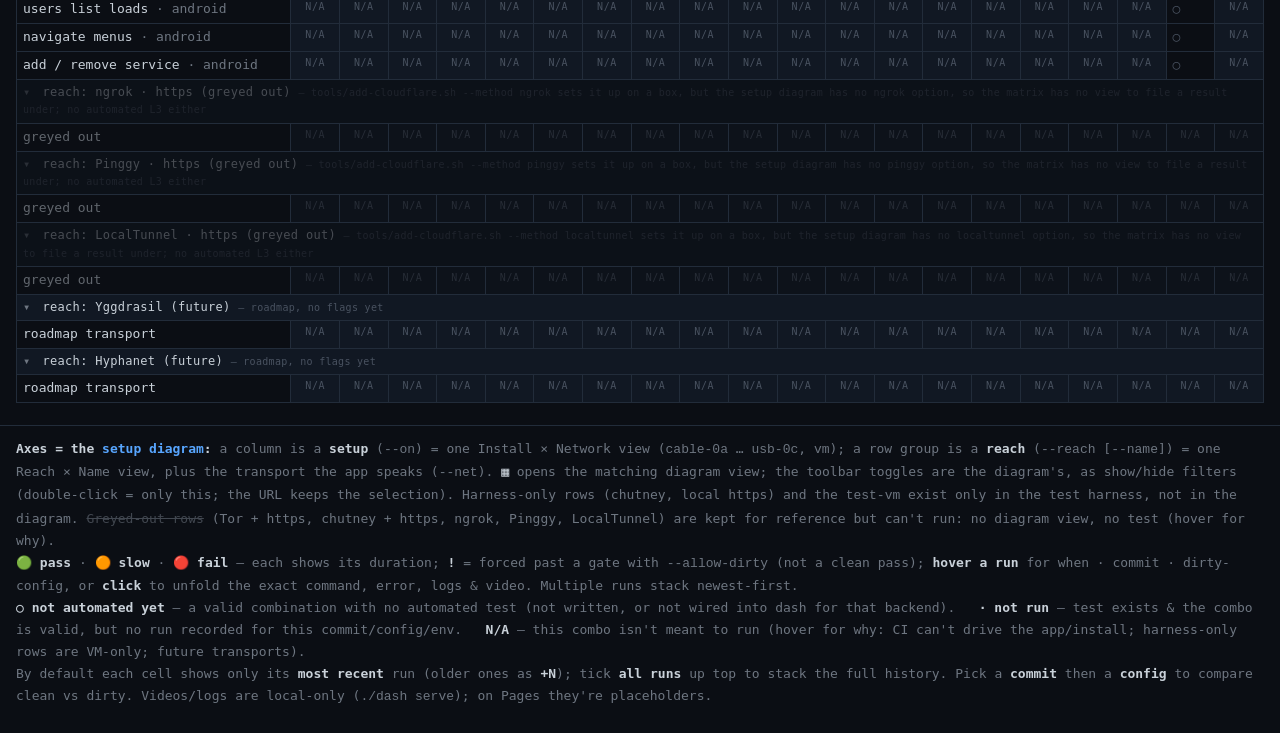
==== commit 1388e3f5: "dashboard: test matrix aligned with the setup diagram (setups = method-net, reach rows, alignment ga" ====
--- a/index.html
+++ b/index.html
@@ -12,13 +12,15 @@
     <h1><span class="dot">●</span> SelfPrivacy&nbsp;·&nbsp;test&nbsp;matrix</h1>
     <span class="ctl"><label>commit</label><select id="f-commit"></select></span>
     <span class="ctl"><label>config</label><select id="f-config"></select></span>
-    <span class="ctl"><label>networks</label><span id="nettabs"></span></span>
     <span class="spacer"></span>
     <span class="ctl"><label title="off: show only each test's most recent run · on: stack every run (newest first)"><input type="checkbox" id="f-allruns"> all runs</label></span>
     <span class="ctl"><label><input type="checkbox" id="f-demo"> demo</label></span>
     <button class="btn" id="reload">↻ reload</button>
+    <!-- the setup diagram's toggles (Install / Network / Reach / Name) as show/hide filters — filled by app.js -->
+    <span id="toggles" class="togglebar"></span>
   </div>
 
+  <div id="alignbanner" class="alignbanner"></div>
   <div id="demobanner" class="demobanner">DEMO DATA — illustrative, not real runs. Untick “demo” for the real board.</div>
   <div class="summary" id="summary"></div>
 
--- a/style.css
+++ b/style.css
@@ -36,6 +36,27 @@
 }
 .nettab.on { color: var(--fg); border-color: var(--blue); background: #13233a; }
 .nettab.future { opacity: .45; cursor: not-allowed; }
+/* the setup diagram's toggles as filters (index.html toolbar) */
+.togglebar { display: flex; flex-wrap: wrap; gap: 6px 18px; width: 100%; }
+.togglebar .chips { display: inline-flex; flex-wrap: wrap; gap: 4px; }
+.nettab.harness { border-style: dashed; }
+.nettab.fut { font-style: italic; }
+/* greyed-out rows: kept for reference, can't run (no diagram view, no test) */
+.nettab.greyed { opacity: .5; text-decoration: line-through; }
+tr.greyed { opacity: .45; }
+tr.group.reachgrp.greyed td { opacity: .7; }   /* header stays readable: it carries the reason */
+#legend .greyed { opacity: .55; text-decoration: line-through; }
+.dlink { color: var(--blue); font-size: 12px; text-decoration: none; padding: 0 2px; }
+.dlink.big { font-size: 12px; border: 1px solid var(--border); border-radius: 3px; padding: 2px 8px; }
+.alignbanner { width: 100%; padding: 5px 16px; font-size: 12px; border-bottom: 1px solid var(--border); }
+.alignbanner.ok { color: var(--dim); }
+.alignbanner.bad { color: var(--amber); background: #2a2110; border-bottom-color: var(--amber); }
+tr.group.reachgrp td { cursor: pointer; color: var(--fg); text-transform: none; letter-spacing: .3px; font-size: 12px; }
+tr.group.reachgrp td small { color: var(--dim2); }
+tr.reachgrp .caret { color: var(--dim); display: inline-block; width: 1em; }
+table.mtx th.net code { color: var(--dim); font-size: 10px; text-transform: none; }
+.run .fq { color: var(--amber); font-weight: 700; padding-left: 2px; }
+.cell.ni { color: var(--dim2); }
 
 .demobanner { display: none; width: 100%; padding: 6px 16px; background: #241a33;
   color: var(--violet); border-bottom: 1px solid var(--violet); font-weight: 600; letter-spacing: .3px; }
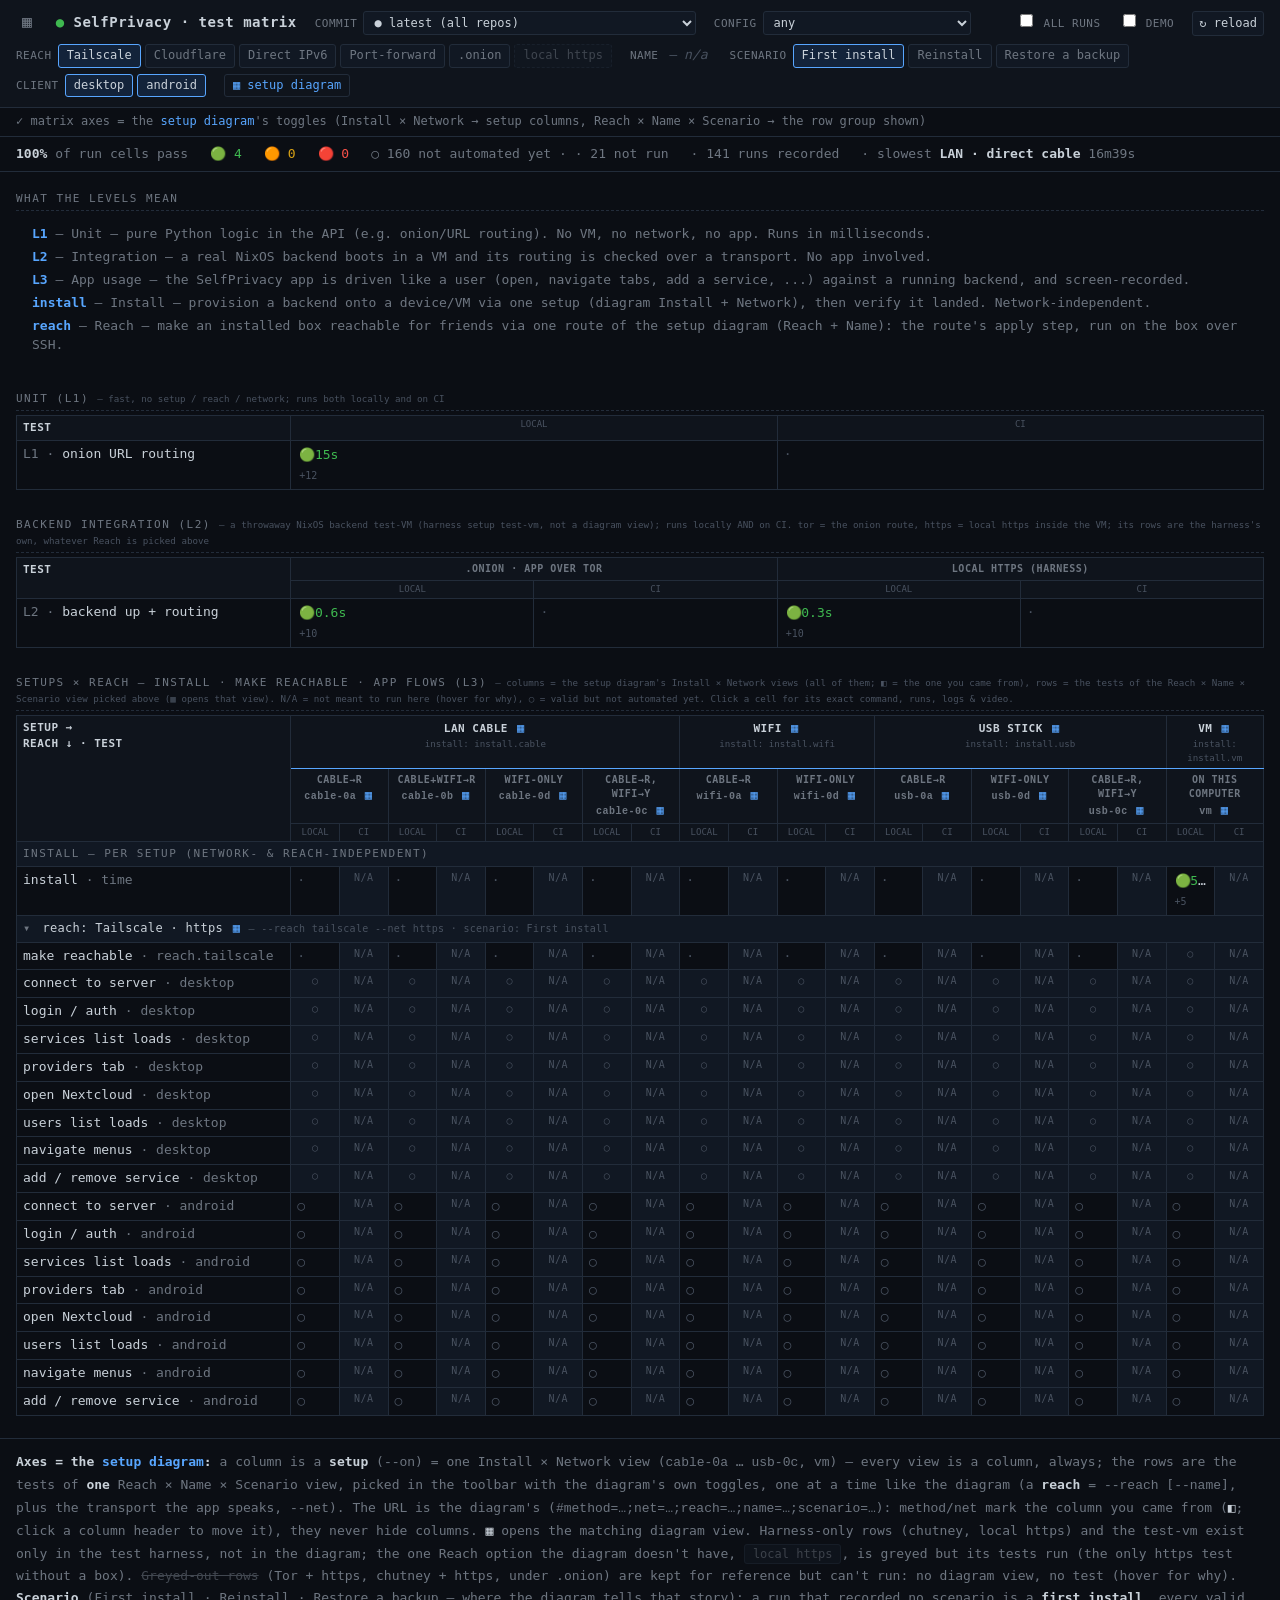
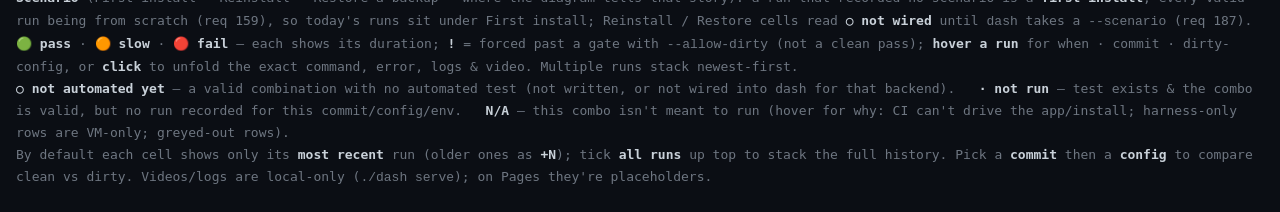
==== commit a39c8ac9: "setup-map: the Cloudflare stories (FR145-FR146), the IPv4 bounce (FR147), a link opens at the last s" ====
--- a/index.html
+++ b/index.html
@@ -16,7 +16,8 @@
     <span class="ctl"><label title="off: show only each test's most recent run · on: stack every run (newest first)"><input type="checkbox" id="f-allruns"> all runs</label></span>
     <span class="ctl"><label><input type="checkbox" id="f-demo"> demo</label></span>
     <button class="btn" id="reload">↻ reload</button>
-    <!-- the setup diagram's toggles (Install / Network / Reach / Name) as show/hide filters — filled by app.js -->
+    <!-- the setup diagram's toggles: Reach · Name · Scenario pick ONE view (single-select, like the diagram; reqs 185–187);
+         Install × Network are the columns, every view always. Filled by app.js. -->
     <span id="toggles" class="togglebar"></span>
   </div>
 
--- a/style.css
+++ b/style.css
@@ -43,6 +43,9 @@
 .nettab.fut { font-style: italic; }
 /* greyed-out rows: kept for reference, can't run (no diagram view, no test) */
 .nettab.greyed { opacity: .5; text-decoration: line-through; }
+/* a Reach option the diagram doesn't have (local https): greyed, but selectable and its tests run */
+.nettab.offdiag { opacity: .5; }
+.nettab.offdiag.on { opacity: .7; }
 tr.greyed { opacity: .45; }
 tr.group.reachgrp.greyed td { opacity: .7; }   /* header stays readable: it carries the reason */
 #legend .greyed { opacity: .55; text-decoration: line-through; }
@@ -151,3 +154,13 @@
   font: 12px/1.5 ui-monospace, SFMono-Regular, Menlo, Consolas, monospace;
   overflow-x: auto; user-select: all;
 }
+
+/* the selection chips (req 185): one Reach × Name × Scenario view at a time; "— n/a" where the diagram offers no Name /
+   Scenario for that reach */
+.togglebar .na { color: var(--dim2); font-style: italic; padding: 2px 4px; }
+/* the column of the diagram view you came from (req 186): ◧ in its header, a faint tint down the column */
+th.net.pick { cursor: pointer; }
+th.net.hl { outline: 1px solid var(--blue); outline-offset: -1px; color: var(--fg); background: #13233a; }
+th.net .hlmark { color: var(--blue); }
+td.hlc { background: #0d1522; }
+td.cell.np.hlc { background: #101a2a; }
